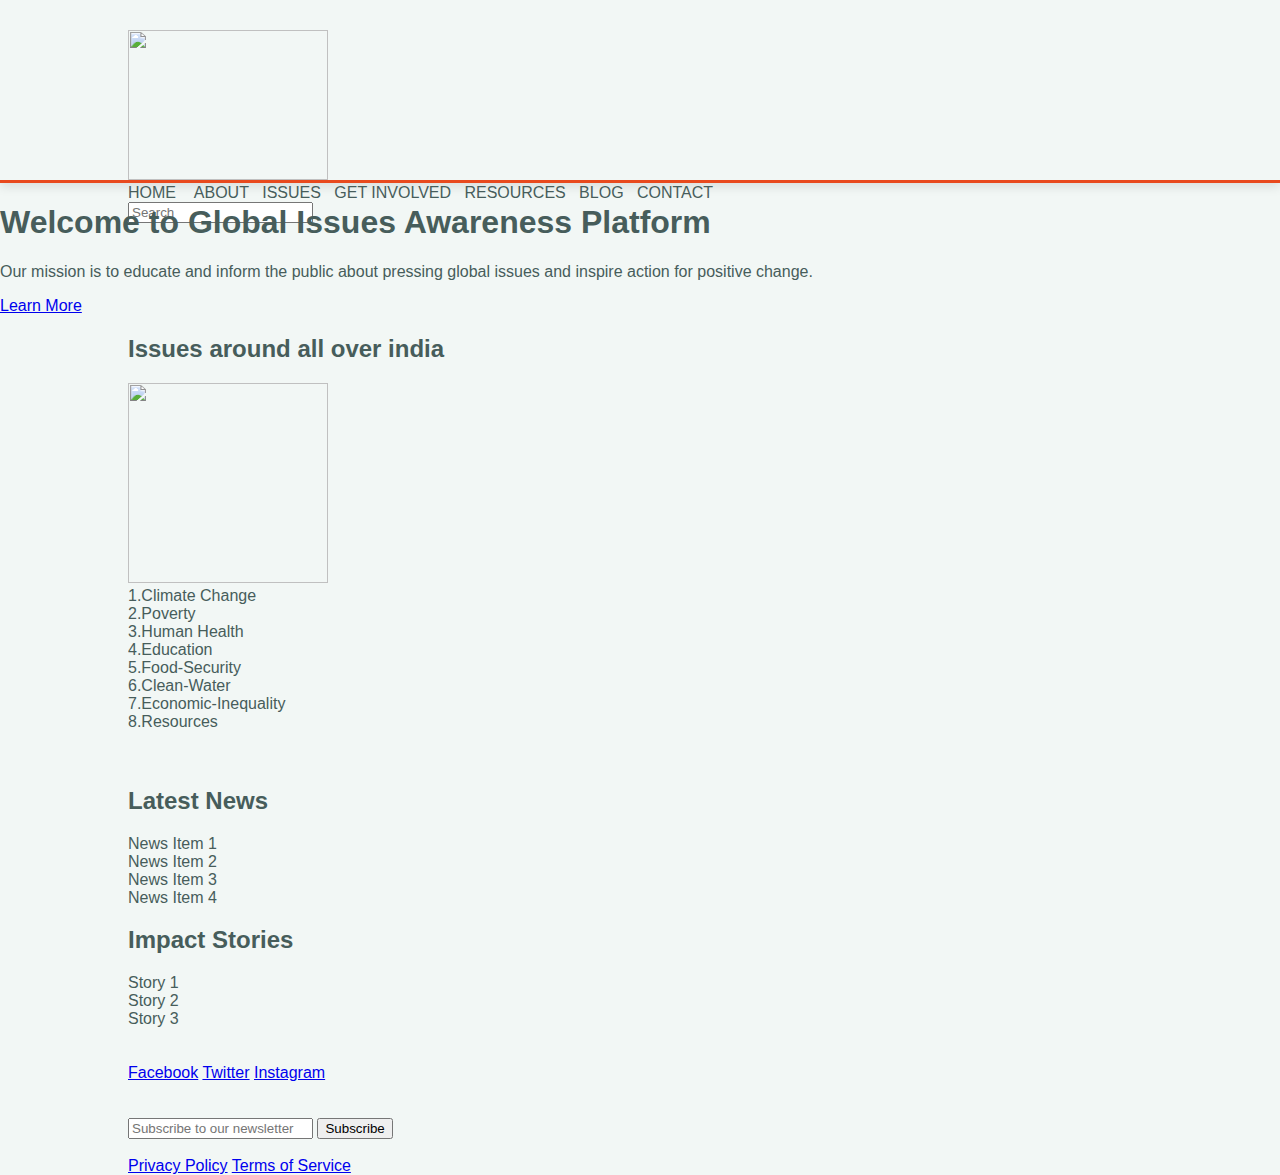
==== index.html @ c1776cd6 "css add to header" ====
<!DOCTYPE html>
<html lang="en">
<head>
    <meta charset="UTF-8">
    <meta name="viewport" content="width=device-width, initial-scale=1.0">
    <title>Global Issues Awareness Platform</title>
    <link rel="stylesheet" href="/css/styles2.css">
</head>
<body>
    <header>
        <div class="container">
            <div class="logo"><img src="/images/gialogo.jpg" height="150" width="200"></div>
            <nav>
                
                    <a href="#home">Home</a> &nbsp;&nbsp;
                    <a href="#about">About</a>&nbsp;&nbsp;
                    <a href="#issues">Issues</a>&nbsp;&nbsp;
                    <a href="#get-involved">Get Involved</a>&nbsp;&nbsp;
                    <a href="#resources">Resources</a>&nbsp;&nbsp;
                    <a href="#blog">Blog</a>&nbsp;&nbsp;
                    <a href="#contact">Contact</a>&nbsp;&nbsp;
                
            </nav>

            <div class="search-bar">
                <input type="text" placeholder="Search">
            </div>
        </div>
    </header>

    <section id="home">
        <div class="hero">
            <h1>Welcome to Global Issues Awareness Platform</h1>
            <p>Our mission is to educate and inform the public about pressing global issues and inspire action for positive change.</p>
            <a href="#issues" class="btn">Learn More</a>
        </div>
    </section>

    <section id="issues">
        <div class="container">
            <h2>Issues around all over india</h2>
            <img src="/images/image1.jpg" height="200" width="200">
            <div class="issues-list">
                <div class="issue-item">1.Climate Change</div>
                <div class="issue-item">2.Poverty</div>
                <div class="issue-item">3.Human Health</div>
                <div class="issue-item">4.Education</div>
                <div class="issue-item">5.Food-Security</div>
                <div class="issue-item">6.Clean-Water</div>
                <div class="issue-item">7.Economic-Inequality</div>
                <div class="issue-item">8.Resources</div>
        </div>
    </section><br><br>

    <section id="news">
        <div class="container">
            <h2>Latest News</h2>
            <div class="news-list">
                <div class="news-item">News Item 1</div>
                <div class="news-item">News Item 2</div>
                <div class="news-item">News Item 3</div>
                <div class="news-item">News Item 4</div>
            </div>
        </div>
    </section>

    <section id="stories">
        <div class="container">
            <h2>Impact Stories</h2>
            <div class="stories-list">
                <div class="story-item">Story 1</div>
                <div class="story-item">Story 2</div>
                <div class="story-item">Story 3</div>
            </div>
        </div>
    </section><br><br>

    <footer>
        <div class="container">
            <div class="social-media">
                <a href="#">Facebook</a>
                <a href="#">Twitter</a>
                <a href="#">Instagram</a>
            </div><br><br>
            <div class="newsletter">
                <input type="email" placeholder="Subscribe to our newsletter">
                <button>Subscribe</button>
            </div><br>
            <div class="quick-links">
                <a href="#">Privacy Policy</a>
                <a href="#">Terms of Service</a>
            </div>
        </div>
    </footer>
</body>
</html>

</body>
</html>
---- css/styles2.css ----
body {
    font-family: 'Roboto', sans-serif;
    height: 1.6;
    margin: 0;
    padding: 0;
    color: #475d5b;
    background-color: #f2f7f5;
}
.container {
    width: 80%;
    margin: auto;
    overflow: hidden;
}

header {
    background: #f2f7f5;
    color: #475d5b;
    padding-top: 30px;
    height: 150px;
    border-bottom: #e8491d 3px solid;
    box-shadow: 0 4px 10px rgba(0, 0, 0, 0.1);
}

header a {
    color:#475d5b;
    text-decoration: none;
    text-transform: uppercase;
    font-size: 16px;
    transition: color 0.3s;
}
header a:hover {
    color: #e8491d;
}
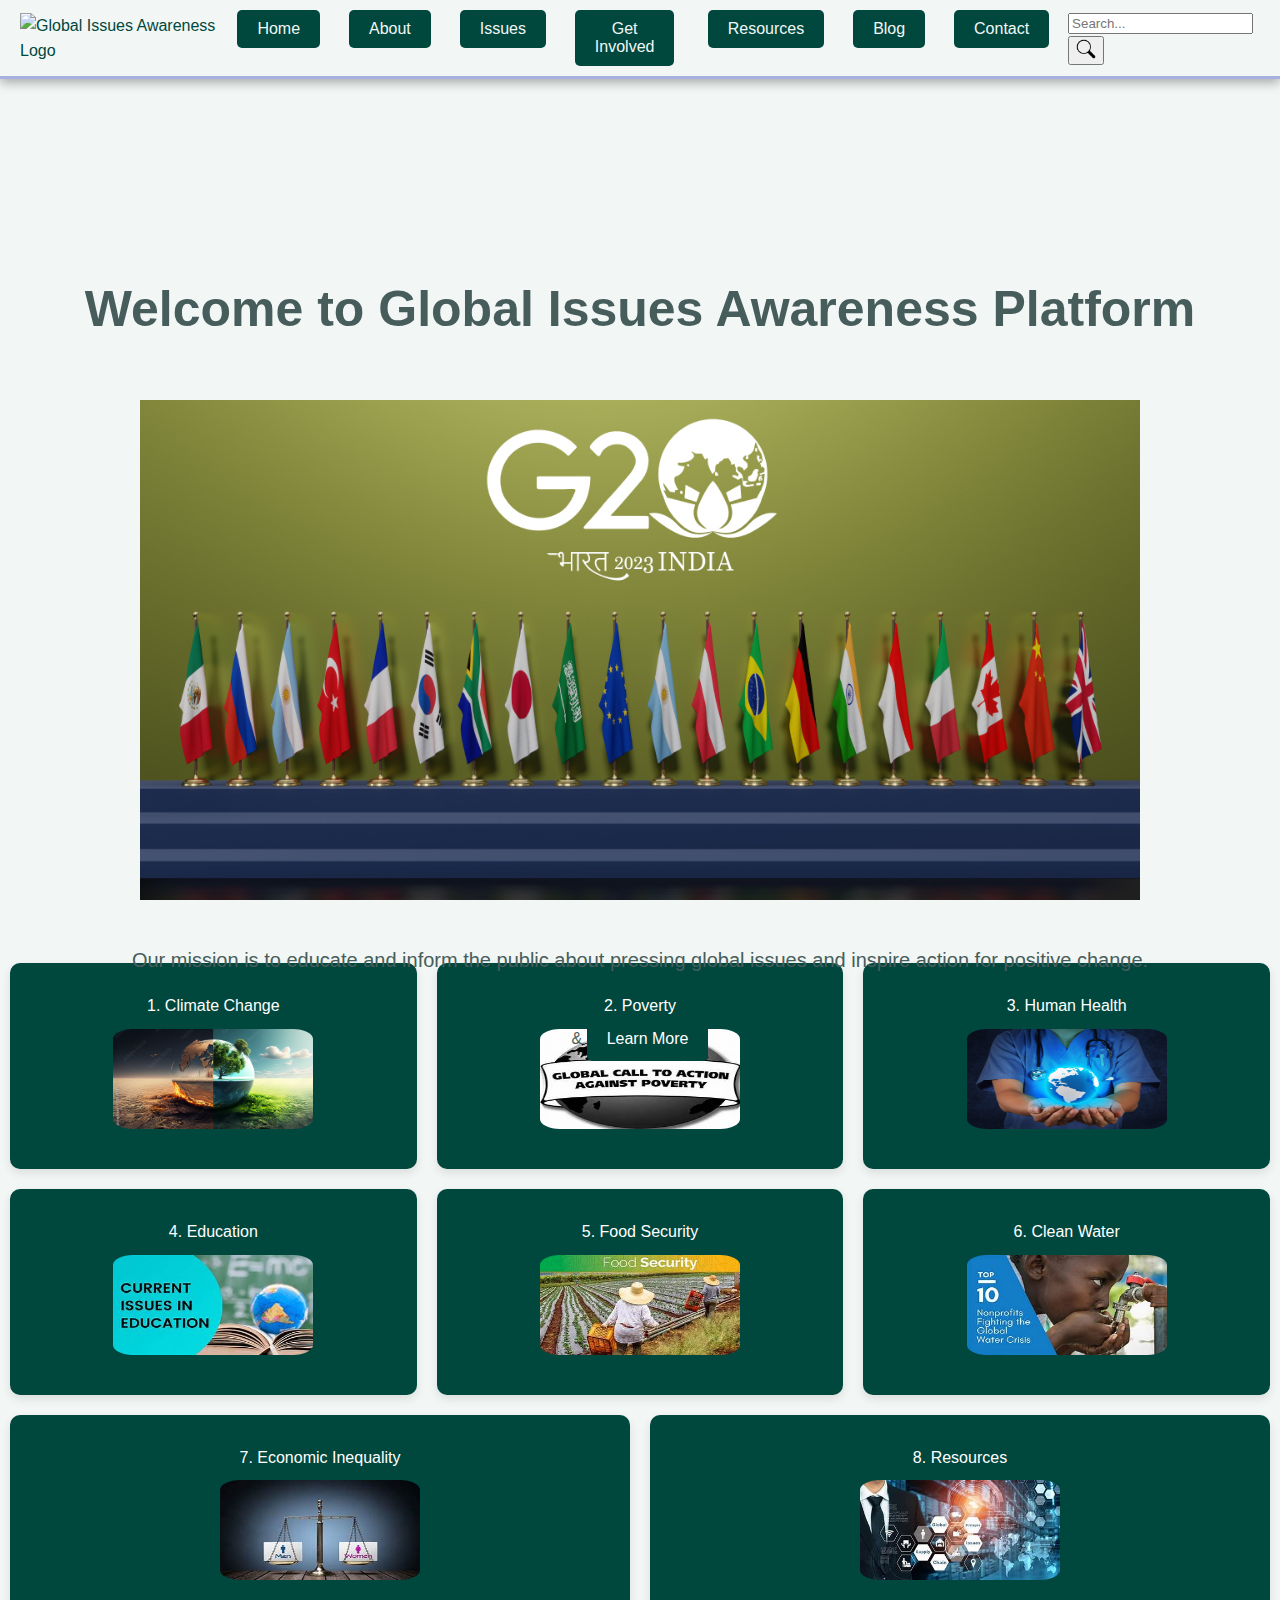
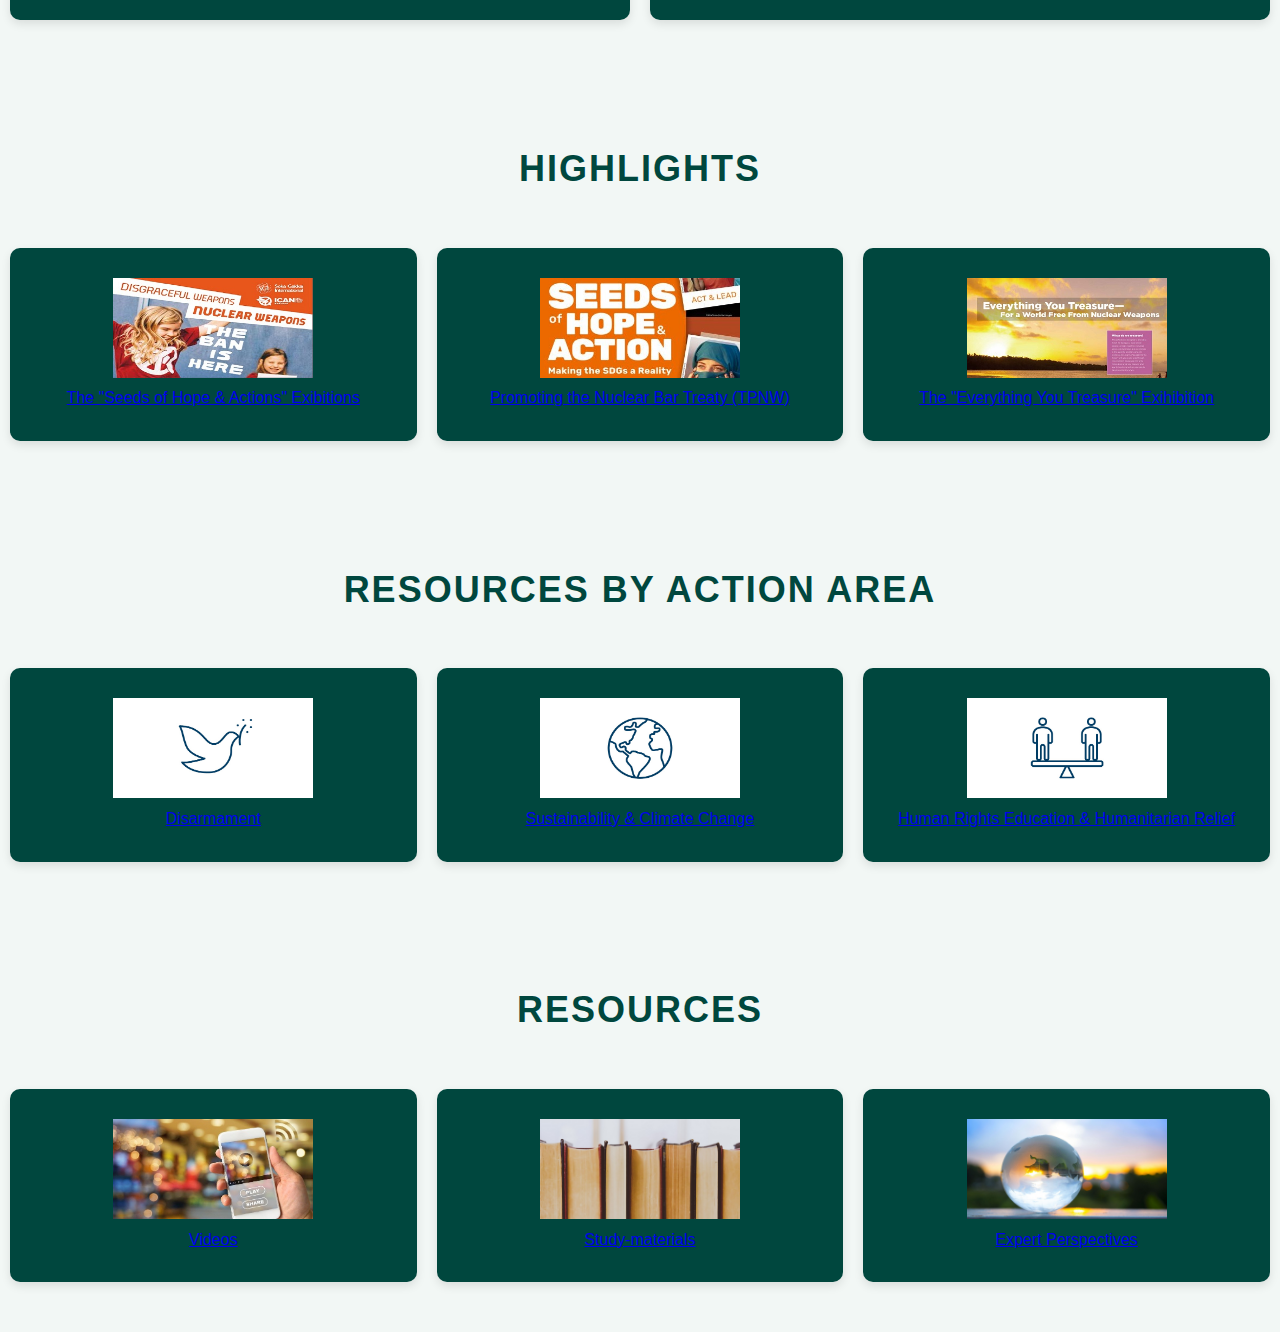
==== commit 108590df: "Merge branch 'VaishnaviKolse:main' into main" ====
--- a/index.html
+++ b/index.html
@@ -1,99 +1,100 @@
 <!DOCTYPE html>
 <html lang="en">
+
 <head>
     <meta charset="UTF-8">
     <meta name="viewport" content="width=device-width, initial-scale=1.0">
     <title>Global Issues Awareness Platform</title>
-    <link rel="stylesheet" href="/css/styles2.css">
+    <link rel="stylesheet" href="/css/styles.css">
 </head>
+
 <body>
     <header>
-        <div class="container">
-            <div class="logo"><img src="/images/gialogo.jpg" height="150" width="200"></div>
+        <div class="header-content">
+            <div class="logo">
+                <img src="/images/gialogo.jpg" alt="Global Issues Awareness Logo" height="100" width="100">
+            </div>
             <nav>
-                
-                    <a href="#home">Home</a> &nbsp;&nbsp;
-                    <a href="#about">About</a>&nbsp;&nbsp;
-                    <a href="#issues">Issues</a>&nbsp;&nbsp;
-                    <a href="#get-involved">Get Involved</a>&nbsp;&nbsp;
-                    <a href="#resources">Resources</a>&nbsp;&nbsp;
-                    <a href="#blog">Blog</a>&nbsp;&nbsp;
-                    <a href="#contact">Contact</a>&nbsp;&nbsp;
-                
+                <a href="index.html"><button>Home</button></a>&nbsp;&nbsp;
+                <a href="/pages/about.html"><button>About</button></a>&nbsp;&nbsp;
+                <a href="/pages/issues.html"><button>Issues</button></a>&nbsp;&nbsp;
+                <a href="/pages/getinvolved.html"><button>Get Involved</button></a>&nbsp;&nbsp;&nbsp;
+                <a href="/pages/resources page.html"><button>Resources</button></a>&nbsp;&nbsp;
+                <a href="/pages/blogpage.html"><button>Blog</button></a>&nbsp;&nbsp;
+                <a href="/pages/contact.html"><button>Contact</button></a>&nbsp;&nbsp;
             </nav>
-
             <div class="search-bar">
-                <input type="text" placeholder="Search">
-            </div>
+                <form action="/search_results.html" method="GET">
+                    <input type="text" name="query" placeholder="Search...">
+                    <button type="submit">
+                        <img src="/images/find.png" alt="Search Icon" height="20" width="20">
+                    </button>
+                </form>
         </div>
     </header>
 
     <section id="home">
         <div class="hero">
-            <h1>Welcome to Global Issues Awareness Platform</h1>
-            <p>Our mission is to educate and inform the public about pressing global issues and inspire action for positive change.</p>
+            <h1>Welcome to Global Issues Awareness Platform</h1><br><br>
+            <img src="/images/global.jpg" height="500px" width="1000px"><br><br>
+            <p>Our mission is to educate and inform the public about pressing global issues and inspire action for positive change.</p>&
             <a href="#issues" class="btn">Learn More</a>
         </div>
     </section>
+    <br><br>   
 
     <section id="issues">
         <div class="container">
-            <h2>Issues around all over india</h2>
-            <img src="/images/image1.jpg" height="200" width="200">
+            <h2>Issues Around the World</h2
+            <img src="/images/image1.jpg" alt="Global Issues" height="200" width="200"><img>
             <div class="issues-list">
-                <div class="issue-item">1.Climate Change</div>
-                <div class="issue-item">2.Poverty</div>
-                <div class="issue-item">3.Human Health</div>
-                <div class="issue-item">4.Education</div>
-                <div class="issue-item">5.Food-Security</div>
-                <div class="issue-item">6.Clean-Water</div>
-                <div class="issue-item">7.Economic-Inequality</div>
-                <div class="issue-item">8.Resources</div>
+                <div class="issue-item">1. Climate Change
+                    <img src="/images/climate.jpg" alt="Climate Change" class="product-img" /></div>
+                <div class="issue-item">2. Poverty<img src="/images/i1.jpeg" class="product-img"></div>
+                <div class="issue-item">3. Human Health<img src="/images/i4.jpg" class="product-img"></div>
+                <div class="issue-item">4. Education<img src="/images/i3.jpeg" class="product-img"></div>
+                <div class="issue-item">5. Food Security<img src="/images/i5.jpeg" class="product-img"></div>
+                <div class="issue-item">6. Clean Water<img src="/images/i6.jpeg" class="product-img"></div>
+                <div class="issue-item">7. Economic Inequality<img src="/images/i7.jpeg" class="product-img"></div>
+                <div class="issue-item">8. Resources<img src="/images/i8.jpeg" class="product-img"></div>
+            </div>
         </div>
-    </section><br><br>
+    </section>
 
     <section id="news">
         <div class="container">
-            <h2>Latest News</h2>
+            <h2>Highlights</h2>
             <div class="news-list">
-                <div class="news-item">News Item 1</div>
-                <div class="news-item">News Item 2</div>
-                <div class="news-item">News Item 3</div>
-                <div class="news-item">News Item 4</div>
+                <div class="news-item"><img src="/images/global2.jpg" height="100px" width="200px"><br><a href="https://www.sokaglobal.org/resources/global-issues-resources/education-for-sustainable-development-and-climate-action/seeds-of-hope-and-action-exhibition.html" >The "Seeds of Hope & Actions" Exibitions</a></div>
+                <div class="news-item"><img src="/images/global-issue-resources-2.jpg" height="100px" width="200px"><br><a href="https://www.sokaglobal.org/resources/global-issues-resources/peace-and-disarmament/promoting-tpnw.html">Promoting the Nuclear Bar Treaty (TPNW)</a></div>
+                <div class="news-item"><img src="/images/global3.jpg"height="100px" width="200px"><br><a href="https://www.sokaglobal.org/resources/global-issues-resources/peace-and-disarmament/everything-you-treasure-exhibition.html">The "Everything You Treasure" Exihibition</a></div>
+            
             </div>
         </div>
     </section>
 
     <section id="stories">
         <div class="container">
-            <h2>Impact Stories</h2>
+            <h2>Resources by Action Area</h2>
             <div class="stories-list">
-                <div class="story-item">Story 1</div>
-                <div class="story-item">Story 2</div>
-                <div class="story-item">Story 3</div>
+                <div class="story-item"><img src="/images/g1.jpg" height="100px" width="200px"><br><a href="https://www.sokaglobal.org/resources/global-issues-resources/peace-and-disarmament.html">Disarmament</a></div>
+                <div class="story-item"><img src="/images/g2.jpg" height="100px" width="200px"><br><a href="https://www.sokaglobal.org/resources/global-issues-resources/education-for-sustainable-development-and-climate-action.html">Sustainability & Climate Change</a></div>
+                <div class="story-item"><img src="/images/g3.jpg" height="100px" width="200px"><br><a href="https://www.sokaglobal.org/resources/global-issues-resources/human-rights-education.html">Human Rights Education & Humanitarian Relief</a></div>
             </div>
         </div>
-    </section><br><br>
+    </section>
 
-    <footer>
+    <section id="stories">
         <div class="container">
-            <div class="social-media">
-                <a href="#">Facebook</a>
-                <a href="#">Twitter</a>
-                <a href="#">Instagram</a>
-            </div><br><br>
-            <div class="newsletter">
-                <input type="email" placeholder="Subscribe to our newsletter">
-                <button>Subscribe</button>
-            </div><br>
-            <div class="quick-links">
-                <a href="#">Privacy Policy</a>
-                <a href="#">Terms of Service</a>
+            <h2>Resources</h2>
+            <div class="stories-list">
+                <div class="story-item"><img src="/images/videos.jpg" height="100px" width="200px"><br><a href="https://www.sokaglobal.org/resources/videos.html">Videos</a></div>
+                <div class="story-item"><img src="/images/study-materials.jpg" height="100px" width="200px"><br><a href="https://www.sokaglobal.org/resources/study-materials.html">Study-materials</a></div>
+                <div class="story-item"><img src="/images/g4.jpg" height="100px" width="200px"><br><a href="https://www.sokaglobal.org/resources/expert-perspectives.html">Expert Perspectives</a></div>
             </div>
         </div>
-    </footer>
-</body>
-</html>
+    </section>
 
-</body>
-</html>+
+
+    --- a/css/styles.css
+++ b/css/styles.css
@@ -0,0 +1,270 @@
+/* Global Styles */
+body {
+    font-family: 'Roboto', sans-serif;
+    line-height: 1.6;
+    margin: 0;
+    padding: 0;
+    color: #00473e; /* Custom Dark Green */
+    background-color: #f2f7f5; /* Light Background */
+}
+
+/* Header */
+header {
+    background: #f2f7f5; /* Light Background */
+    color: #00473e; /* Custom Dark Green */
+    padding: 10px 20px;
+    border-bottom: #A6B1E1 3px solid; /* Soft Lavender */
+    box-shadow: 0 4px 10px rgba(0, 0, 0, 0.3);
+}
+
+/* Flexbox for header content */
+.header-content {
+    display: flex;
+    justify-content: space-between;
+    align-items: center;
+}
+
+/* Logo */
+header .logo img {
+    height: 100px;
+    width: 200px;
+    margin-right: 20px;
+}
+
+/* Navigation */
+header nav {
+    display: flex;
+    gap: 10px;
+}
+
+header nav a button {
+    background: #00473e; /* Soft Lavender */
+    color: #f2f7f5; /* Light Background */
+    border: none;
+    padding: 10px 20px;
+    border-radius: 5px;
+    cursor: pointer;
+    font-size: 16px;
+    transition: background-color 0.3s, color 0.3s;
+}
+
+header nav a button:hover {
+    background-color: #475d5b; /* Light Background */
+    color:#f2f7f5 ; /* Custom Dark Green */
+}
+
+/* Search Bar */
+header .search-bar {
+    display: flex;
+    align-items: center;
+}
+
+header .search-bar img {
+    cursor: pointer;
+    height: 20px;
+    width: 20px;
+}
+.search-container {
+    display: flex;
+    align-items: center;
+    cursor: pointer;
+}
+
+#search-input {
+    padding: 5px;
+    font-size: 16px;
+    width: 0;
+    opacity: 0;
+    transition: width 0.3s ease, opacity 0.3s ease;
+}
+
+#search-input.active {
+    width: 200px; /* Adjust the width as needed */
+    opacity: 1;
+    padding: 5px 10px;
+}
+
+#search-button {
+    background-color: #4CAF50; /* Example color */
+    color: white;
+    border: none;
+    padding: 8px;
+    cursor: pointer;
+}
+
+#search-button:hover {
+    background-color: #45a049;
+}
+
+
+
+.hero {
+    background: url('/images/hero-bg.jpg') no-repeat center center/cover;
+    color: #475d5b;
+    height: 400px;
+    text-align: center;
+    padding-top: 150px;
+    position: relative;
+}
+
+.hero::after {
+    content: '';
+    position: absolute;
+    top: 0;
+    left: 0;
+    right: 0;
+    bottom: 0;
+    background: #f2f7f5(0, 0, 0, 0.5);
+}
+
+.hero h1 {
+    position: relative;
+    margin: 0;
+    font-size: 50px;
+    z-index: 1;
+}
+
+.hero p {
+    position: relative;
+    font-size: 20px;
+    margin-top: 10px;
+    z-index: 1;
+}
+
+.hero .btn {
+    position: relative;
+    display: inline-block;
+    color: #fffffe;
+    background:#00473e;
+    padding: 10px 20px;
+    text-decoration: none;
+    border-radius: 5px;
+    margin-top: 20px;
+    transition: background 0.3s;
+    z-index: 1;
+}
+
+.hero .btn:hover {
+    background: ;
+}
+
+
+section {
+    padding: 40px 0;
+}
+
+section h2 {
+    color: #00473e;
+    font-size: 36px;
+    text-align: center;
+    margin-bottom: 40px;
+    text-transform: uppercase;
+    letter-spacing: 2px;
+}
+
+.issues-list, .news-list, .stories-list {
+    display: flex;
+    justify-content:space-around;
+    flex-wrap: wrap;
+}
+
+.issue-item, .news-item, .story-item {
+    color:#fffffe;
+    background:#00473e;
+    padding: 30px;
+    margin: 10px;
+    border-radius: 10px;
+    flex: 1 1 calc(25% - 40px);
+    box-shadow: 0 4px 10px rgba(0, 0, 0, 0.1);
+    text-align: center;
+    transition: transform 0.3s, background 0.3s;
+}
+
+.issue-item:hover, .news-item:hover, .story-item:hover {
+    background:#fffffe;
+    color:#00473e;
+    transform: translateY(-10px);
+    cursor: pointer;
+}
+.product-card1 {
+            color:#fffffe;
+            background-color: ;#00473e
+            width: 300px;
+            padding: 30px;
+            border-radius: 10px;
+            border: 4px double black;
+            margin: 10px;
+            flex: 1 1 calc(25% - 40px);
+            box-shadow: 0 4px 10px rgba(0, 0, 0, 0.1);
+            text-align: center;
+            transition: transform 0.3s, background 0.3s;
+            }
+.product-card1{
+    background:#fffffe;
+    color:#00473e;
+    transform: translateY(-10px);
+    cursor: pointer;}
+    
+.product-img{
+            width: 200px;
+            height:100px;
+            display: block;
+            margin: 10px auto;
+            border-radius:10%;
+}
+
+footer {
+    background: #00473e;
+    color: #fffffe;
+    text-align: center;
+    padding: 40px 0;
+    margin-top: 40px;
+    clear: both;
+    box-shadow: 0 -4px 10px rgba(0, 0, 0, 0.1);
+}
+
+footer .social-media a {
+    margin: 0 10px;
+    color: #fffffe;
+    text-decoration: none;
+    font-size: 24px;
+    transition: color 0.3s;
+}
+
+footer .social-media a:hover {
+    color: #475d5b;
+}
+
+footer .newsletter input[type="email"] {
+    padding: 10px;
+    border: none;
+    border-radius: 5px;
+    width: 70%;
+    margin-right: 10px;
+}
+
+footer .newsletter button {
+    padding: 10px 20px;
+    border: none;
+    background: #d8779a;
+    color: ;
+    border-radius: 5px;
+    cursor: pointer;
+    transition: background 0.3s;
+}
+
+footer .newsletter button:hover {
+    background: #f2f7f5;
+}
+
+footer .quick-links a {
+    margin: 0 10px;
+    color: #faae2b;
+    text-decoration: none;
+    font-size: 14px;
+    transition: color 0.3s;
+}
+
+footer .quick-links a:hover {
+    color: #d8779a ;
+}